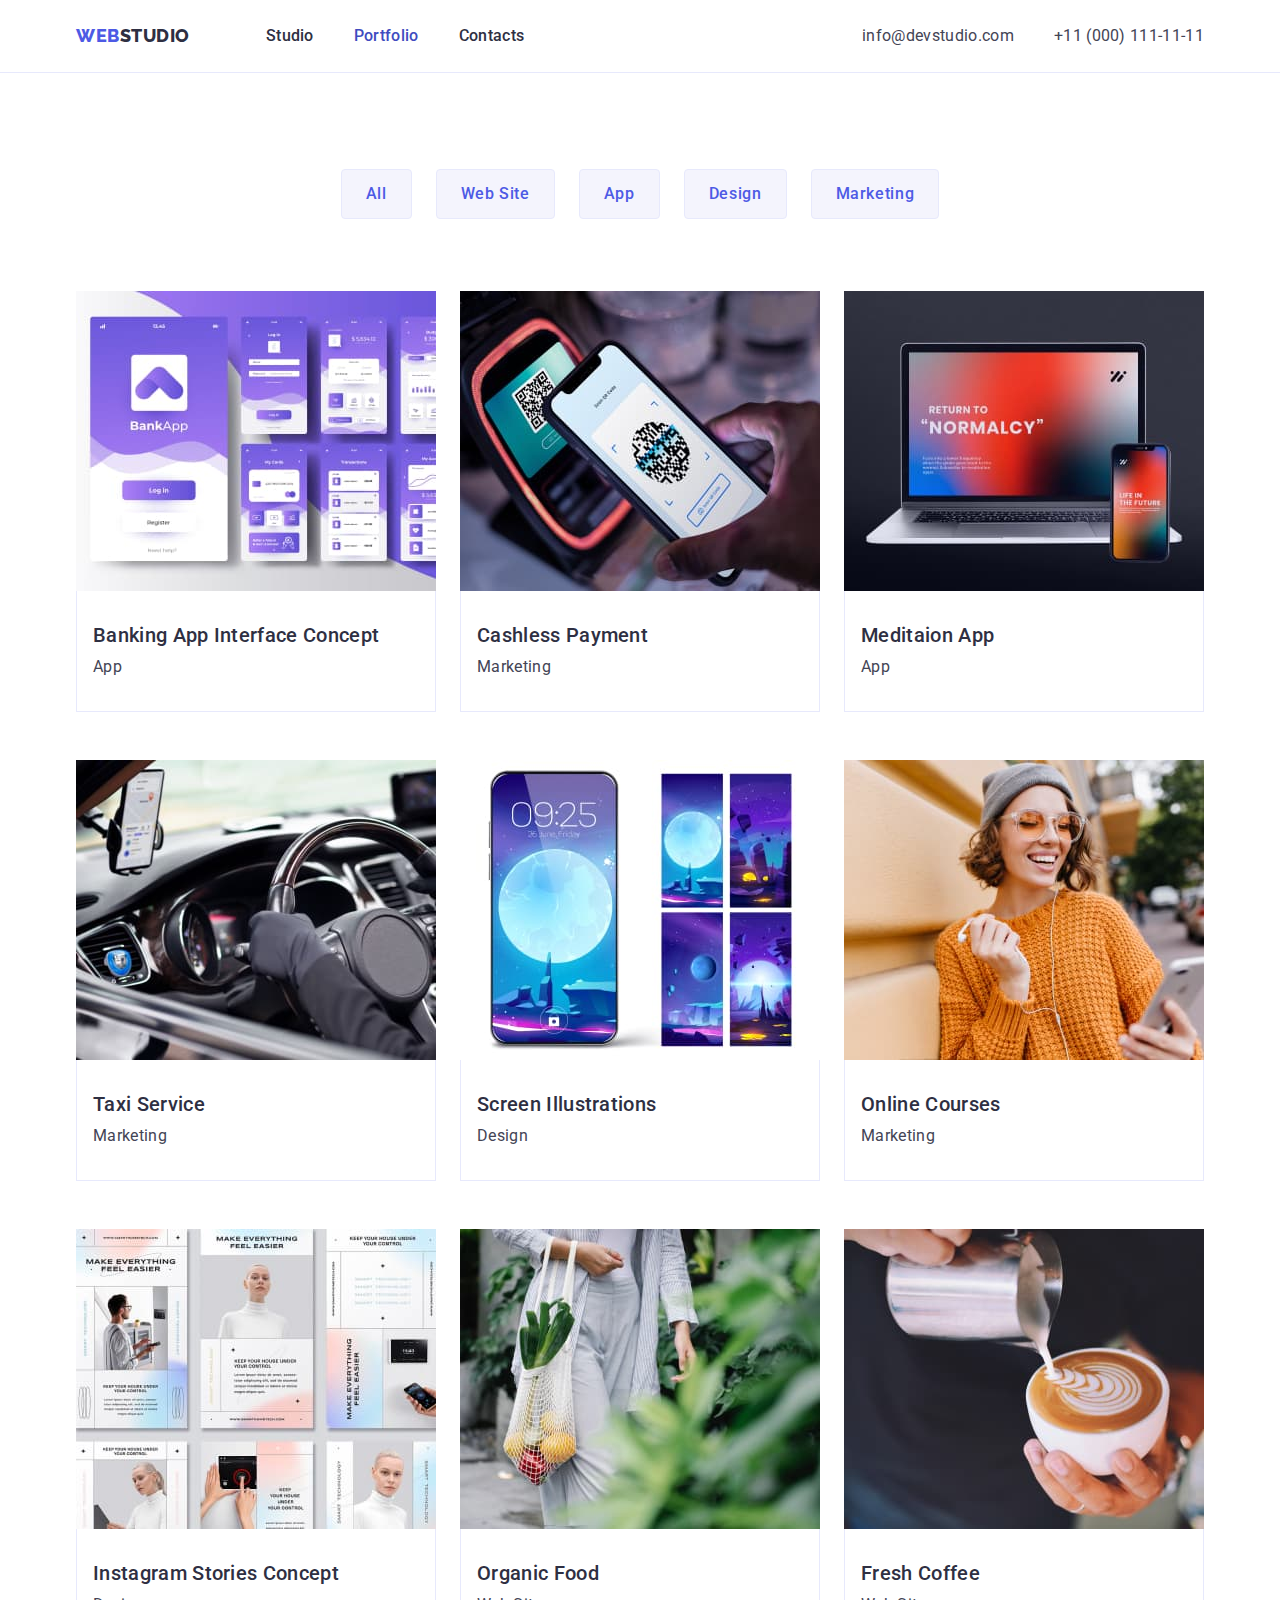
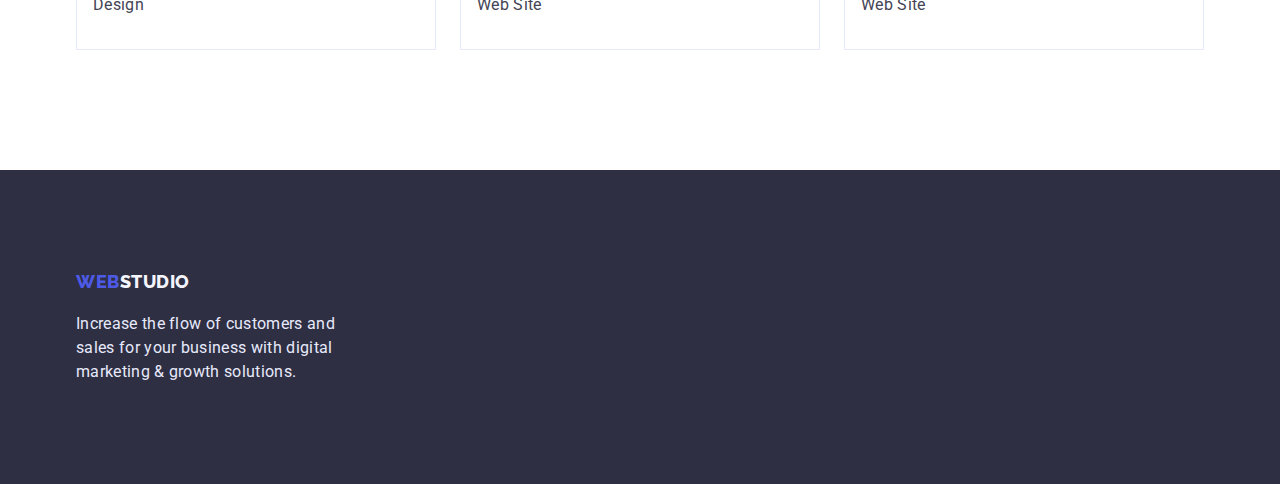
==== portfolio.html @ 811afa6d "Initial commit" ====
<!DOCTYPE html>
<html lang="en">
  <head>
    <meta charset="UTF-8" />
    <meta http-equiv="X-UA-Compatible" content="IE=edge" />
    <meta name="viewport" content="width=device-width, initial-scale=1.0" />
    <title>Portfolio</title>
    <link rel="preconnect" href="https://fonts.googleapis.com" />
    <link rel="preconnect" href="https://fonts.gstatic.com" crossorigin />
    <link
      href="https://fonts.googleapis.com/css2?family=Raleway:wght@800&family=Roboto:wght@400;500;700&display=swap"
      rel="stylesheet"
    />
    <link
      rel="stylesheet"
      href="https://cdnjs.cloudflare.com/ajax/libs/modern-normalize/1.1.0/modern-normalize.min.css"
    />
    <link rel="stylesheet" href="./css/styles.css" />
  </head>
  <body>
    <!--HEADER-->
    <header class="header">
      <div class="container main-nav">
        <nav class="site-nav">
          <a href="./index.html" class="logotype"
            >Web<span class="studio-header">Studio</span></a
          >
          <ul class="site-nav">
            <li class="item">
              <a class="link" href="./index.html">Studio</a>
            </li>
            <li class="item">
              <a class="link current" href="./portfolio.html">Portfolio</a>
            </li>
            <li class="item">
              <a class="link" href="./index.html">Contacts</a>
            </li>
          </ul>
        </nav>
        <address>
          <ul class="contacts">
            <li class="item">
              <a href="mailto:info@devstudio.com" class="link"
                >info@devstudio.com</a
              >
            </li>
            <li class="item">
              <a href="tel:+110001111111" class="link">+11 (000) 111-11-11</a>
            </li>
          </ul>
        </address>
      </div>
    </header>
    <main>
      <!--PORTFOLIO-->
      <section class="section-portfolio">
        <div class="container">
          <h1 class="visually-hidden">Portfolio</h1>
          <ul class="portfolio-btn">
            <li>
              <button class="button secondary" type="button">All</button>
            </li>
            <li>
              <button class="button secondary" type="button">Web Site</button>
            </li>
            <li>
              <button class="button secondary" type="button">App</button>
            </li>
            <li>
              <button class="button secondary" type="button">Design</button>
            </li>
            <li>
              <button class="button secondary" type="button">Marketing</button>
            </li>
          </ul>
          <ul class="portfolio-illustrations">
            <li class="portfolio-li">
              <img
                src="./images/portfolio-items/banking-app-interface-concept.jpg"
                alt="Banking App Interface Concept"
                width="360"
              />
              <div class="portfolio-border">
                <h2 class="definition-portfolio">
                  Banking App Interface Concept
                </h2>
                <p class="portfolio-business">App</p>
              </div>
            </li>
            <li class="portfolio-li">
              <img
                src="./images/portfolio-items/cashless-payment.jpg"
                alt="Bank terminal"
                width="360"
              />
              <div class="portfolio-border">
                <h2 class="definition-portfolio">Cashless Payment</h2>
                <p class="portfolio-business">Marketing</p>
              </div>
            </li>
            <li class="portfolio-li">
              <img
                src="./images/portfolio-items/meditaion-app.jpg"
                alt="Laptop and smartphone"
                width="360"
              />
              <div class="portfolio-border">
                <h2 class="definition-portfolio">Meditaion App</h2>
                <p class="portfolio-business">App</p>
              </div>
            </li>
            <li class="portfolio-li">
              <img
                src="./images/portfolio-items/taxi-service.jpg"
                alt="Smartphone inside taxi"
                width="360"
              />
              <div class="portfolio-border">
                <h2 class="definition-portfolio">Taxi Service</h2>
                <p class="portfolio-business">Marketing</p>
              </div>
            </li>
            <li class="portfolio-li">
              <img
                src="./images/portfolio-items/screen-illustrations.jpg"
                alt="Images on screen"
                width="360"
              />
              <div class="portfolio-border">
                <h2 class="definition-portfolio">Screen Illustrations</h2>
                <p class="portfolio-business">Design</p>
              </div>
            </li>
            <li class="portfolio-li">
              <img
                src="./images/portfolio-items/online-courses.jpg"
                alt="Girl looks at the smartphone"
                width="360"
              />
              <div class="portfolio-border">
                <h2 class="definition-portfolio">Online Courses</h2>
                <p class="portfolio-business">Marketing</p>
              </div>
            </li>
            <li class="portfolio-li">
              <img
                src="./images/portfolio-items/instagram-stories-concept.jpg"
                alt="Instagram Stories Concept"
                width="360"
              />
              <div class="portfolio-border">
                <h2 class="definition-portfolio">Instagram Stories Concept</h2>
                <p class="portfolio-business">Design</p>
              </div>
            </li>
            <li class="portfolio-li">
              <img
                src="./images/portfolio-items/organic-food.jpg"
                alt="Vegetables in the bag"
                width="360"
              />
              <div class="portfolio-border">
                <h2 class="definition-portfolio">Organic Food</h2>
                <p class="portfolio-business">Web Site</p>
              </div>
            </li>
            <li class="portfolio-li">
              <img
                src="./images/portfolio-items/fresh-coffee.jpg"
                alt="Barista making fresh-coffee"
                width="360"
              />
              <div class="portfolio-border">
                <h2 class="definition-portfolio">Fresh Coffee</h2>
                <p class="portfolio-business">Web Site</p>
              </div>
            </li>
          </ul>
        </div>
      </section>
    </main>
    <!--FOOTER-->
    <footer class="footer">
      <div class="container">
        <a href="./index.html" class="logotype link"
          >Web<span class="studio-footer">Studio</span></a
        >
        <p class="text-footer">
          Increase the flow of customers and sales for your business with
          digital marketing & growth solutions.
        </p>
      </div>
    </footer>
  </body>
</html>
---- css/styles.css ----
:root {
  --text-color: #434455;
  --dark-color: #2e2f42;
  --pressed-state-color: #404bbf;
  --primary-brand-color: #4d5ae5;
  --accent-color: #e7e9fc;
  --white-color: #ffffff;
  --light-color: #f4f4fd;
}

html {
  box-sizing: border-box;
}

*,
*::before,
*::after {
  box-sizing: inherit;
}

body {
  font-family: "Roboto", sans-serif;
  font-size: 16px;
  letter-spacing: 0.02em;
  line-height: 1.5;
  color: var(--text-color);
  background-color: var(--white-color);
}

.link {
  text-decoration: none;
}

ul {
  list-style: none;
  margin-top: 0;
  margin-bottom: 0;
}

p {
  margin-top: 0;
  margin-bottom: 0;
}

h1 {
  margin: 0;
}

img {
  display: block;
  max-width: 100%;
  height: auto;
}

.visually-hidden {
  position: absolute;
  width: 1px;
  height: 1px;
  margin: -1px;
  border: 0;
  padding: 0;

  white-space: nowrap;
  clip-path: inset(100%);
  clip: rect(0 0 0 0);
  overflow: hidden;
}

.container {
  margin-right: auto;
  margin-left: auto;
  width: 1158px;
  padding-left: 15px;
  padding-right: 15px;
}

.section {
  padding-top: 120px;
  padding-bottom: 120px;
}

/*HEADER*/
.header {
  border-bottom: 1px solid #e7e9fc;
}

.main-nav {
  display: flex;
  align-items: center;
  justify-content: space-between;
}

.logotype {
  display: flex;
  align-items: center;
  margin-right: 76px;
  font-family: "Raleway", sans-serif;
  font-weight: 800;
  font-size: 18px;
  line-height: 1.33;
  letter-spacing: 0.03em;
  text-transform: uppercase;
  color: var(--primary-brand-color);
  text-decoration: none;
}

.studio-header {
  color: var(--dark-color);
}
.site-nav {
  display: flex;
  padding: 0;
}

.site-nav .link {
  padding: 24px 0;
  display: block;
  color: var(--dark-color);
  font-weight: 500;
}

.site-nav .item + .item {
  margin-left: 40px;
}

.site-nav .link:hover,
.site-nav .link:focus,
.site-nav .link.current,
.contacts .link:hover,
.contacts .link:focus {
  color: var(--pressed-state-color);
}

.contacts {
  padding: 0;
  display: flex;
  margin-left: auto;
}

.contacts .item + .item {
  margin-left: 40px;
}

.contacts .link {
  font-style: normal;
  color: var(--text-color);
}

/*HERO*/

.hero {
  background: var(--dark-color);
  text-align: center;
  padding-top: 188px;
  padding-bottom: 188px;
}

.main-title {
  display: inline-block;
  max-width: 496px;
  font-size: 56px;
  line-height: 1.07;
  color: var(--white-color);
  margin-bottom: 48px;
}

.button {
  display: flex;
  align-items: center;
  margin-right: auto;
  margin-left: auto;
  border-radius: 4px;
  font-weight: 500;
  line-height: 1.5;
  letter-spacing: 0.04em;
  text-align: center;
  border: 1px solid transparent;
  cursor: pointer;
}

.button.primary {
  padding: 16px 32px;
  box-shadow: 0px 4px 4px rgba(0, 0, 0, 0.15);
  color: var(--white-color);
  background: var(--primary-brand-color);
}

.button.primary:hover,
.button.primary:focus {
  background: var(--pressed-state-color);
}

.button.secondary {
  padding: 12px 24px;
  border: 1px solid var(--accent-color);
  color: var(--primary-brand-color);
  background: var(--light-color);
  border-color: var(--accent-color);
}

.button.secondary:hover,
.button.secondary:focus {
  color: var(--white-color);
  background: var(--pressed-state-color);
  border: 1px solid transparent;
}

/*GOALS, GOALS ILLUSTRATIONS, TEAM PHOTO*/

.section-goals {
  padding-top: 120px;
  padding-bottom: 0;
}
.goals-ul {
  display: flex;
  padding-left: 0;
  gap: 24px;
}

.goals-item {
  flex-basis: 264px;
}

.subtitle {
  margin: 0 0 72px 0;
  font-size: 36px;
  line-height: 1.11;
  text-transform: capitalize;
  color: var(--dark-color);
  text-align: center;
}

.definition {
  margin: 32px 0 8px;
  font-weight: 500;
  font-size: 20px;
  line-height: 1.2;
  color: var(--dark-color);
}

.goals-ul .definition {
  margin: 0 0 8px;
}

.goals-illustrations,
.team-photoes {
  padding: 0;
  margin: 0;
  display: flex;
  gap: 24px;
}

.teamphotoes-bgr {
  background-color: var(--light-color);
}

.team-photoes .definition {
  text-align: center;
}

.team-photoes p {
  text-align: center;
  margin-bottom: 32px;
}

.teamphotoes-li {
  background-color: var(--white-color);
  box-shadow: 0px 1px 6px rgba(46, 47, 66, 0.08),
    0px 1px 1px rgba(46, 47, 66, 0.16), 0px 2px 1px rgba(46, 47, 66, 0.08);
  border-radius: 0px 0px 4px 4px;
}

/*PORTFOLIO*/

.section-portfolio {
  padding-top: 96px;
  padding-bottom: 120px;
}

.portfolio-btn {
  display: flex;
  align-items: center;
  justify-content: center;
  gap: 24px;
  margin-bottom: 72px;
  padding: 0;
}

.portfolio-illustrations {
  display: flex;
  flex-wrap: wrap;
  row-gap: 48px;
  column-gap: 24px;
  margin: o;
  padding: 0;
}

.portfolio-li {
  display: flex;
  flex-direction: column;
  margin: 0;
  padding: 0;
  width: 360px;
}

.portfolio-border {
  border-right: 1px solid var(--accent-color);
  border-bottom: 1px solid var(--accent-color);
  border-left: 1px solid var(--accent-color);
}

.definition-portfolio {
  font-weight: 500;
  font-size: 20px;
  line-height: 1.2;
  color: var(--dark-color);
  margin-top: 32px;
  margin-right: 0;
  margin-bottom: 8px;
  margin-left: 16px;
}

.portfolio-business {
  margin-left: 16px;
  margin-bottom: 32px;
}

/*FOOTER*/

.footer {
  background: var(--dark-color);
  padding-top: 100px;
  padding-bottom: 100px;
}

.studio-footer {
  color: var(--light-color);
}

.text-footer {
  max-width: 264px;
  color: var(--accent-color);
  margin-top: 18px;
}
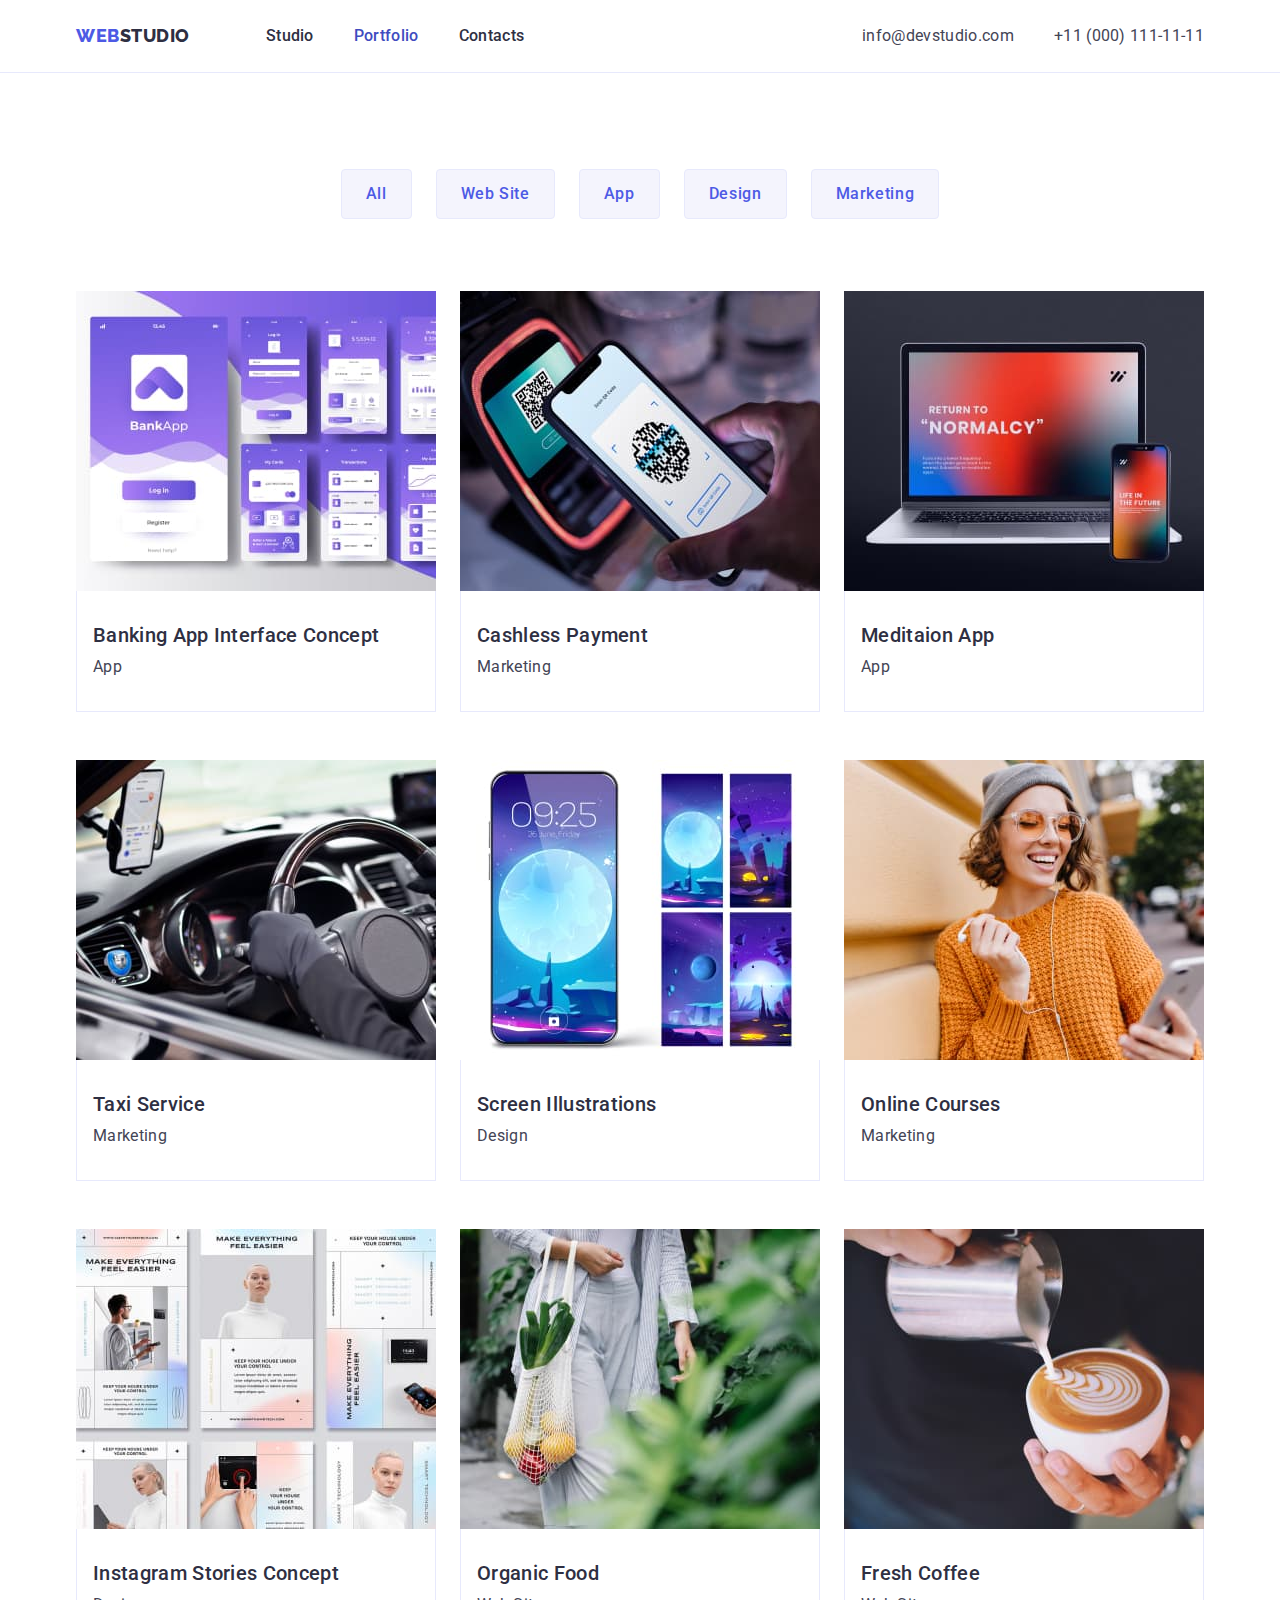
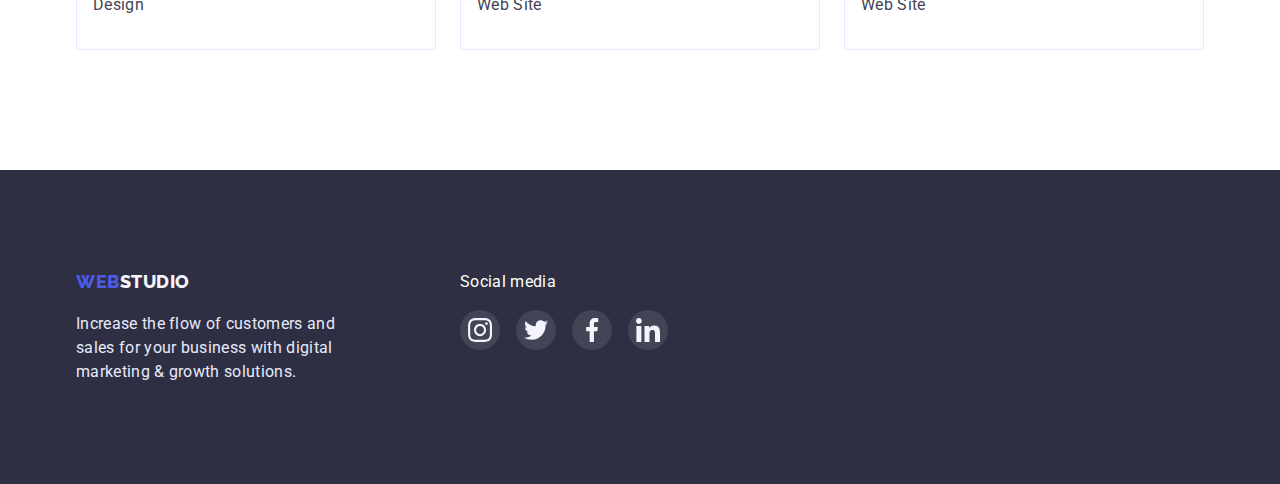
==== commit 24710387: "HW4" ====
--- a/portfolio.html
+++ b/portfolio.html
@@ -181,14 +181,81 @@
     </main>
     <!--FOOTER-->
     <footer class="footer">
-      <div class="container">
-        <a href="./index.html" class="logotype link"
-          >Web<span class="studio-footer">Studio</span></a
-        >
-        <p class="text-footer">
-          Increase the flow of customers and sales for your business with
-          digital marketing & growth solutions.
-        </p>
+      <div class="container-footer">
+        <div>
+          <a href="./index.html" class="logotype link"
+            >Web<span class="studio-footer">Studio</span></a
+          >
+          <p class="text-footer">
+            Increase the flow of customers and sales for your business with
+            digital marketing & growth solutions.
+          </p>
+        </div>
+        <div class="social-footer">
+          <p class=>Social media</p>
+          <ul class="social-list-footer">
+            <li>
+              <a
+                href=""
+                class="social-footer-link"
+                aria-label="link for instagram"
+                rel="noopener noreferer"
+                target="_blank"
+              >
+                <svg class="social-footer-icon" width="24" height="24">
+                  <use
+                    href="./images/icons.svg/symbol-defs.svg#icon-instagram"
+                  ></use>
+                </svg>
+              </a>
+            </li>
+            <li class="social-list-item">
+              <a
+                href=""
+                class="social-footer-link"
+                aria-label="link for twitter"
+                rel="noopener noreferer"
+                target="_blank"
+              >
+                <svg width="24" height="24">
+                  <use
+                    href="./images/icons.svg/symbol-defs.svg#icon-twitter"
+                  ></use>
+                </svg>
+              </a>
+            </li>
+            <li class="social-list-item">
+              <a
+                href=""
+                class="social-footer-link"
+                aria-label="link for facebook"
+                rel="noopener noreferer"
+                target="_blank"
+              >
+                <svg class="social-list-icon" width="24" height="24">
+                  <use
+                    href="./images/icons.svg/symbol-defs.svg#icon-facebook"
+                  ></use>
+                </svg>
+              </a>
+            </li>
+            <li class="social-list-item">
+              <a
+                href=""
+                class="social-footer-link"
+                aria-label="link for linkedin"
+                rel="noopener noreferer"
+                target="_blank"
+              >
+                <svg class="social-list-icon" width="24" height="24">
+                  <use
+                    href="./images/icons.svg/symbol-defs.svg#icon-linkedin"
+                  ></use>
+                </svg>
+              </a>
+            </li>
+          </ul>
+        </div>
       </div>
     </footer>
   </body>
--- a/css/styles.css
+++ b/css/styles.css
@@ -6,6 +6,7 @@
   --accent-color: #e7e9fc;
   --white-color: #ffffff;
   --light-color: #f4f4fd;
+  --green-color: #31d0aa;
 }
 
 html {
@@ -148,11 +149,24 @@
 
 /*HERO*/
 
-.hero {
-  background: var(--dark-color);
+.overlay {
   text-align: center;
   padding-top: 188px;
   padding-bottom: 188px;
+  max-width: 1440px;
+  height: 600px;
+  margin: 0 auto;
+  outline: 1px solid transparent;
+  background-image: linear-gradient(
+      to right,
+      rgba(46, 47, 66, 0.7),
+      rgba(46, 47, 66, 0.7)
+    ),
+    url(../images/hero-background.jpg);
+  background-repeat: no-repeat;
+  background-position: center;
+  background-size: cover;
+  background-color: var(--dark-color);
 }
 
 .main-title {
@@ -203,6 +217,8 @@
   color: var(--white-color);
   background: var(--pressed-state-color);
   border: 1px solid transparent;
+  box-shadow: 0px 3px 1px rgba(0, 0, 0, 0.1), 0px 2px 1px rgba(0, 0, 0, 0.08),
+    0px 2px 2px rgba(0, 0, 0, 0.12);
 }
 
 /*GOALS, GOALS ILLUSTRATIONS, TEAM PHOTO*/
@@ -219,6 +235,22 @@
 
 .goals-item {
   flex-basis: 264px;
+}
+
+.goals-box {
+  display: flex;
+  margin-bottom: 8px;
+  width: 264px;
+  height: 112px;
+  background: #f4f4fd;
+  border-radius: 4px;
+  align-items: center;
+  justify-content: center;
+}
+
+.antenna-icon {
+  width: 60px;
+  height: 64px;
 }
 
 .subtitle {
@@ -260,7 +292,6 @@
 
 .team-photoes p {
   text-align: center;
-  margin-bottom: 32px;
 }
 
 .teamphotoes-li {
@@ -270,6 +301,35 @@
   border-radius: 0px 0px 4px 4px;
 }
 
+.social-list {
+  display: flex;
+  align-items: center;
+  justify-content: center;
+  gap: 24px;
+  padding: 0;
+}
+
+.social-list-link {
+  width: 40px;
+  height: 40px;
+  border-radius: 50%;
+  margin: 8px 0 32px;
+  background: var(--primary-brand-color);
+  padding: 0;
+  display: flex;
+  align-items: center;
+  justify-content: center;
+}
+
+.social-list-icon {
+  fill: currentColor;
+}
+
+.social-list-link:hover,
+.social-list-link:focus {
+  background-color: var(--pressed-state-color);
+}
+
 /*PORTFOLIO*/
 
 .section-portfolio {
@@ -301,6 +361,11 @@
   margin: 0;
   padding: 0;
   width: 360px;
+}
+
+.portfolio-li:hover {
+  box-shadow: 0px 1px 6px rgba(46, 47, 66, 0.08),
+    0px 1px 1px rgba(46, 47, 66, 0.16), 0px 2px 1px rgba(46, 47, 66, 0.08);
 }
 
 .portfolio-border {
@@ -328,9 +393,24 @@
 /*FOOTER*/
 
 .footer {
+  display: flex;
   background: var(--dark-color);
   padding-top: 100px;
   padding-bottom: 100px;
+}
+
+.container-footer {
+  display: flex;
+  margin-right: auto;
+  margin-left: auto;
+  width: 1158px;
+  padding-left: 15px;
+  padding-right: 15px;
+  gap: 120px;
+}
+
+.footer .logotype {
+  margin-right: 0;
 }
 
 .studio-footer {
@@ -342,3 +422,37 @@
   color: var(--accent-color);
   margin-top: 18px;
 }
+
+.social-footer {
+  color: var(--white-color);
+}
+
+.social-list-footer {
+  display: flex;
+  align-items: center;
+  justify-content: center;
+  margin-top: 16px;
+  gap: 16px;
+  padding: 0;
+}
+
+.social-footer-link {
+  display: flex;
+  width: 40px;
+  height: 40px;
+  border-radius: 50%;
+  background: var(--text-color);
+  align-items: center;
+  justify-content: center;
+  fill: var(--light-color);
+  opacity: 0, 1;
+}
+
+.social-footer-icon {
+  fill: currentColor;
+}
+
+.social-footer-link:hover,
+.social-footer-link:focus {
+  background: var(--green-color);
+}
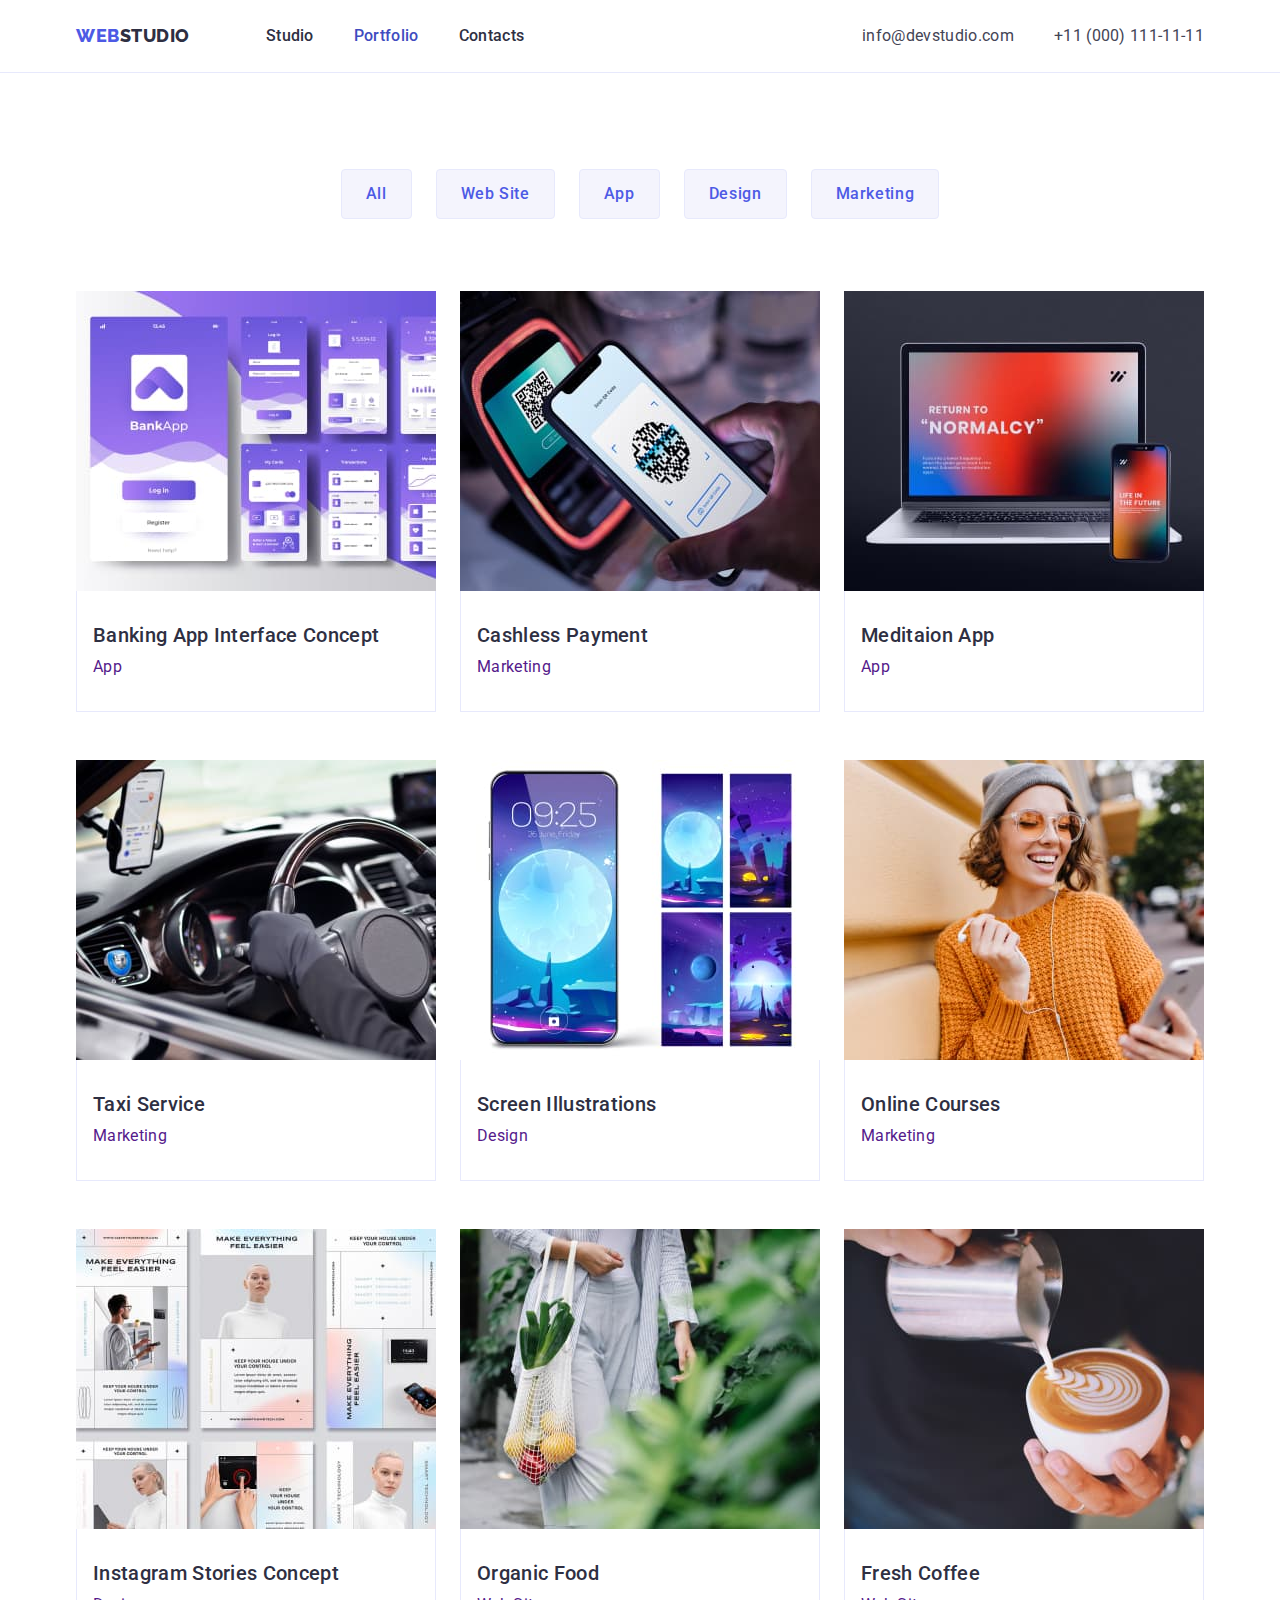
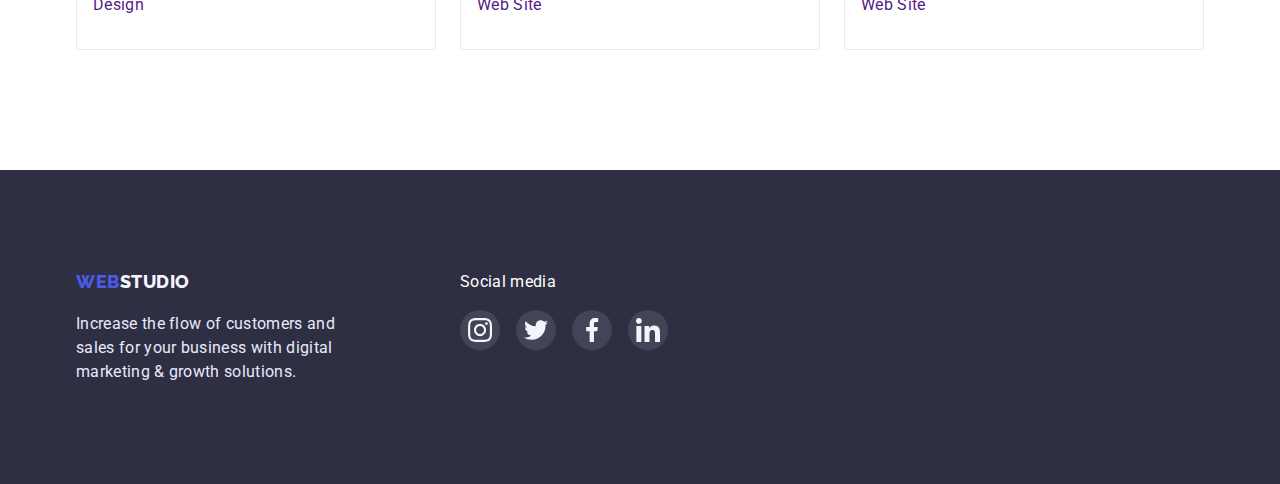
==== commit b107782f: "HW4_final" ====
--- a/portfolio.html
+++ b/portfolio.html
@@ -74,106 +74,151 @@
             </li>
           </ul>
           <ul class="portfolio-illustrations">
-            <li class="portfolio-li">
-              <img
-                src="./images/portfolio-items/banking-app-interface-concept.jpg"
-                alt="Banking App Interface Concept"
-                width="360"
-              />
-              <div class="portfolio-border">
-                <h2 class="definition-portfolio">
-                  Banking App Interface Concept
-                </h2>
-                <p class="portfolio-business">App</p>
-              </div>
-            </li>
-            <li class="portfolio-li">
-              <img
-                src="./images/portfolio-items/cashless-payment.jpg"
-                alt="Bank terminal"
-                width="360"
-              />
-              <div class="portfolio-border">
-                <h2 class="definition-portfolio">Cashless Payment</h2>
-                <p class="portfolio-business">Marketing</p>
-              </div>
-            </li>
-            <li class="portfolio-li">
-              <img
-                src="./images/portfolio-items/meditaion-app.jpg"
-                alt="Laptop and smartphone"
-                width="360"
-              />
-              <div class="portfolio-border">
-                <h2 class="definition-portfolio">Meditaion App</h2>
-                <p class="portfolio-business">App</p>
-              </div>
-            </li>
-            <li class="portfolio-li">
-              <img
+            <li>
+                <a href="" class="portfolio-illustration-link link"
+                aria-label="link for Banking App Interface Concept"
+                rel="noopener noreferer"
+                target="_blank">
+                <img
+                  src="./images/portfolio-items/banking-app-interface-concept.jpg"
+                  alt="Banking App Interface Concept"
+                  width="360"
+                />
+                <div class="portfolio-border">
+                  <h2 class="definition-portfolio">
+                    Banking App Interface Concept
+                  </h2>
+                  <p class="portfolio-business">App</p>
+                </div>
+              </a>
+            </li>
+            <li>
+              <a href="" class="portfolio-illustration-link link"
+              aria-label="link for cashless-payment"
+              rel="noopener noreferer"
+              target="_blank">
+                <img
+                  src="./images/portfolio-items/cashless-payment.jpg"
+                  alt="Banking App Interface Concept"
+                  width="360"
+                />
+                <div class="portfolio-border">
+                  <h2 class="definition-portfolio">Cashless Payment</h2>
+                  <p class="portfolio-business">Marketing</p>
+                </div>
+              </a>
+            </li>
+            <li>
+              <a href="" class="portfolio-illustration-link link"
+              aria-label="link for Meditaion App"
+              rel="noopener noreferer"
+              target="_blank">
+                <img
+                  src="./images/portfolio-items/meditaion-app.jpg"
+                  alt="Laptop and smartphone"
+                  width="360"
+                />
+                <div class="portfolio-border">
+                  <h2 class="definition-portfolio">Meditaion App</h2>
+                  <p class="portfolio-business">App</p>
+                </div>
+              </a>
+            </li>
+            <li>
+              <a href="" class="portfolio-illustration-link link"
+              aria-label="link for Taxi Service"
+              rel="noopener noreferer"
+              target="_blank">
+                <img
                 src="./images/portfolio-items/taxi-service.jpg"
                 alt="Smartphone inside taxi"
                 width="360"
-              />
-              <div class="portfolio-border">
-                <h2 class="definition-portfolio">Taxi Service</h2>
-                <p class="portfolio-business">Marketing</p>
-              </div>
-            </li>
-            <li class="portfolio-li">
-              <img
+                />
+                <div class="portfolio-border">
+                  <h2 class="definition-portfolio">Taxi Service</h2>
+                  <p class="portfolio-business">Marketing</p>
+                </div>
+              </a>
+            </li>
+            <li>
+              <a href="" class="portfolio-illustration-link link"
+              aria-label="link for Screen Illustrations"
+              rel="noopener noreferer"
+              target="_blank">
+                <img
                 src="./images/portfolio-items/screen-illustrations.jpg"
                 alt="Images on screen"
-                width="360"
-              />
-              <div class="portfolio-border">
-                <h2 class="definition-portfolio">Screen Illustrations</h2>
-                <p class="portfolio-business">Design</p>
-              </div>
-            </li>
-            <li class="portfolio-li">
-              <img
-                src="./images/portfolio-items/online-courses.jpg"
-                alt="Girl looks at the smartphone"
-                width="360"
-              />
-              <div class="portfolio-border">
-                <h2 class="definition-portfolio">Online Courses</h2>
-                <p class="portfolio-business">Marketing</p>
-              </div>
-            </li>
-            <li class="portfolio-li">
-              <img
-                src="./images/portfolio-items/instagram-stories-concept.jpg"
-                alt="Instagram Stories Concept"
-                width="360"
-              />
-              <div class="portfolio-border">
-                <h2 class="definition-portfolio">Instagram Stories Concept</h2>
-                <p class="portfolio-business">Design</p>
-              </div>
-            </li>
-            <li class="portfolio-li">
-              <img
-                src="./images/portfolio-items/organic-food.jpg"
-                alt="Vegetables in the bag"
-                width="360"
-              />
-              <div class="portfolio-border">
-                <h2 class="definition-portfolio">Organic Food</h2>
-                <p class="portfolio-business">Web Site</p>
-              </div>
-            </li>
-            <li class="portfolio-li">
-              <img
-                src="./images/portfolio-items/fresh-coffee.jpg"
-                alt="Barista making fresh-coffee"
-                width="360"
-              />
-              <div class="portfolio-border">
-                <h2 class="definition-portfolio">Fresh Coffee</h2>
-                <p class="portfolio-business">Web Site</p>
-              </div>
+                  width="360"
+                />
+                <div class="portfolio-border">
+                  <h2 class="definition-portfolio">Screen Illustrations</h2>
+                  <p class="portfolio-business">Design</p>
+                </div>
+              </a>
+            </li>
+            <li>
+              <a href="" class="portfolio-illustration-link link"
+              aria-label="link for Online Courses"
+              rel="noopener noreferer"
+              target="_blank">
+                <img
+                  src="./images/portfolio-items/online-courses.jpg"
+                  alt="Girl looks at the smartphone"
+                  width="360"
+                />
+                <div class="portfolio-border">
+                  <h2 class="definition-portfolio">Online Courses</h2>
+                  <p class="portfolio-business">Marketing</p>
+                </div>
+              </a>
+            </li>
+            <li>
+              <a href="" class="portfolio-illustration-link link"
+              aria-label="link for Instagram Stories Concept"
+              rel="noopener noreferer"
+              target="_blank">
+                <img
+                  src="./images/portfolio-items/instagram-stories-concept.jpg"
+                  alt="Instagram Stories Concept"
+                  width="360"
+                />
+                <div class="portfolio-border">
+                  <h2 class="definition-portfolio">Instagram Stories Concept</h2>
+                  <p class="portfolio-business">Design</p>
+                </div>
+              </a>
+            </li>
+            <li>
+              <a href="" class="portfolio-illustration-link link"
+              aria-label="link for web site Organic Food"
+              rel="noopener noreferer"
+              target="_blank">
+                <img
+                  src="./images/portfolio-items/organic-food.jpg"
+                  alt="Vegetables in the bag"
+                  width="360"
+                />
+                <div class="portfolio-border">
+                  <h2 class="definition-portfolio">Organic Food</h2>
+                  <p class="portfolio-business">Web Site</p>
+                </div>
+              </a>
+            </li>
+            <li>
+              <a href="" class="portfolio-illustration-link link"
+              aria-label="link for Fresh Coffee web site "
+              rel="noopener noreferer"
+              target="_blank">
+                <img
+                  src="./images/portfolio-items/fresh-coffee.jpg"
+                  alt="Barista making fresh-coffee"
+                  width="360"
+                />
+                <div class="portfolio-border">
+                  <h2 class="definition-portfolio">Fresh Coffee</h2>
+                  <p class="portfolio-business">Web Site</p>
+                </div>
+              </a>
             </li>
           </ul>
         </div>
--- a/css/styles.css
+++ b/css/styles.css
@@ -7,6 +7,7 @@
   --white-color: #ffffff;
   --light-color: #f4f4fd;
   --green-color: #31d0aa;
+  --lightslate-color: #8e8f99;
 }
 
 html {
@@ -307,13 +308,14 @@
   justify-content: center;
   gap: 24px;
   padding: 0;
+  margin: 8px 0 32px;
 }
 
 .social-list-link {
   width: 40px;
   height: 40px;
   border-radius: 50%;
-  margin: 8px 0 32px;
+
   background: var(--primary-brand-color);
   padding: 0;
   display: flex;
@@ -355,20 +357,18 @@
   padding: 0;
 }
 
-.portfolio-li {
-  display: flex;
-  flex-direction: column;
-  margin: 0;
-  padding: 0;
-  width: 360px;
-}
-
-.portfolio-li:hover {
+.portfolio-illustration-link {
+  display: block;
+}
+
+.portfolio-illustration-link:hover {
   box-shadow: 0px 1px 6px rgba(46, 47, 66, 0.08),
     0px 1px 1px rgba(46, 47, 66, 0.16), 0px 2px 1px rgba(46, 47, 66, 0.08);
 }
 
 .portfolio-border {
+  display: flex;
+  flex-direction: column;
   border-right: 1px solid var(--accent-color);
   border-bottom: 1px solid var(--accent-color);
   border-left: 1px solid var(--accent-color);
@@ -380,7 +380,7 @@
   line-height: 1.2;
   color: var(--dark-color);
   margin-top: 32px;
-  margin-right: 0;
+  margin-right: auto;
   margin-bottom: 8px;
   margin-left: 16px;
 }
@@ -388,8 +388,39 @@
 .portfolio-business {
   margin-left: 16px;
   margin-bottom: 32px;
-}
-
+  margin-right: auto;
+}
+
+/**CUSTOMERS**/
+
+.customers-list {
+  display: flex;
+  align-items: center;
+  justify-content: center;
+  gap: 24px;
+}
+
+.customer-link {
+  display: flex;
+  align-items: center;
+  justify-content: center;
+  width: 168px;
+  height: 88px;
+  border: 1px solid var(--lightslate-color);
+  border-radius: 4px;
+}
+.customer-icon {
+  fill: var(--lightslate-color);
+}
+.customer-link:hover,
+.customer-link:focus {
+  border-color: var(--pressed-state-color);
+}
+
+.customer-link:hover .customer-icon,
+.customer-link:focus .customer-icon {
+  fill: var(--pressed-state-color);
+}
 /*FOOTER*/
 
 .footer {
